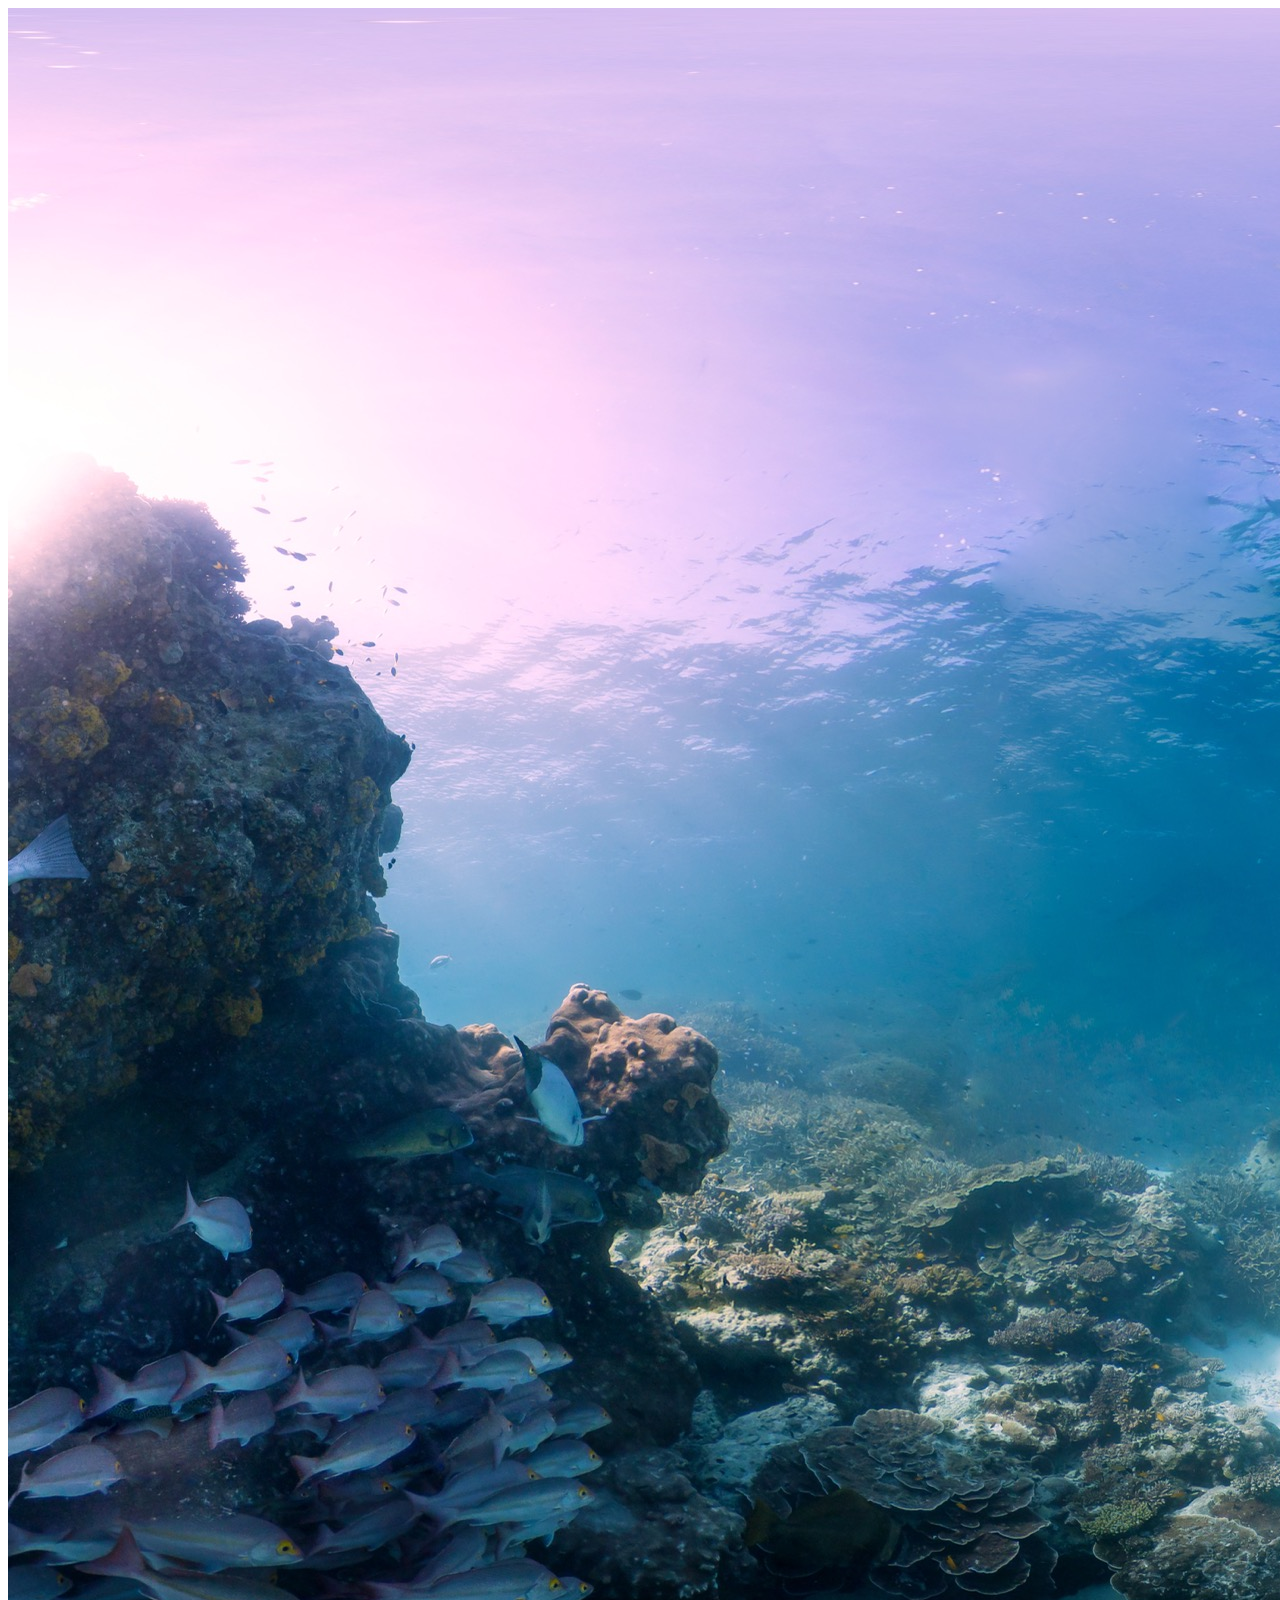
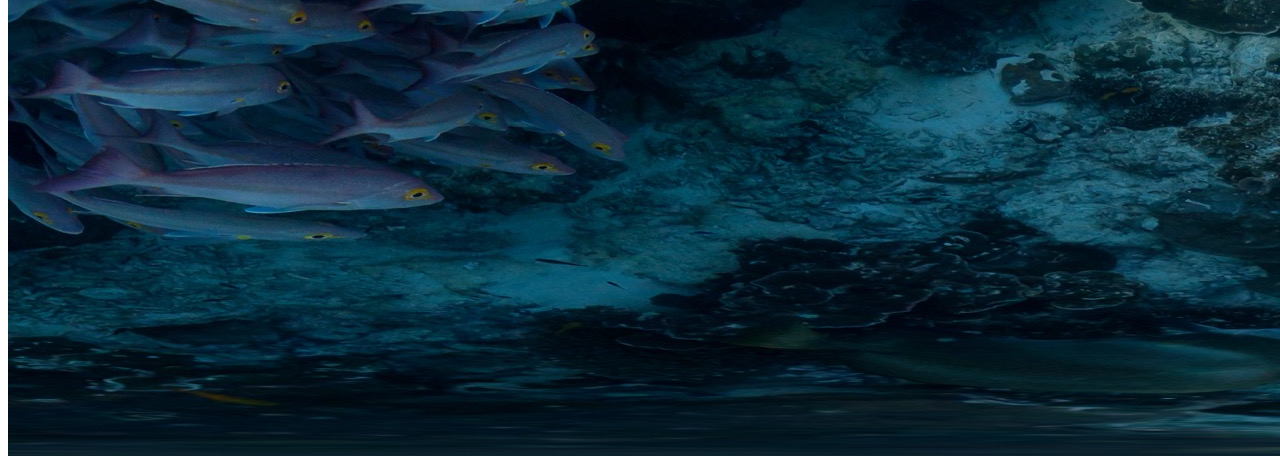
==== recursos/escena1.html @ dfee5da2 "Actualizar modelo 3D a pez mariposa estilizado y actualizar creditos" ====
<!DOCTYPE html>
<html lang="es">
<head>
    <meta charset="utf-8">
    <title>Escena 1 - Panorámica 360º con a-sky</title>
    <meta name="description" content="PEC 3: Escena 1 con imagen 360 y modelo 3D">
    <script src="https://aframe.io/releases/1.8.0/aframe.min.js"></script>
</head>
<body>
    <a-scene>
        <!-- Declaración de recursos -->
        <a-assets>
            <img id="arrecife" src="arrecife360.jpg">
            <!-- Modelo 3D importado según paso 5 del tutorial -->
            <a-asset-item id="modeloPez" src="pez.glb"></a-asset-item>
        </a-assets>

        <!-- Fondo esférico de 360 grados con imagen fija -->
        <a-sky id="fondo-360" src="#arrecife" rotation="0 -70 0"></a-sky>

        <!-- Luz ambiental para que el modelo 3D se aprecie correctamente -->
        <a-light type="ambient" color="#ffffff" intensity="0.9"></a-light>
        <a-light type="directional" position="1 4 -2" intensity="0.5"></a-light>

        <!-- Modelo 3D externo: Pez loro nadando en el arrecife -->
        <!-- Incluye animación de nado continuo y reacción clara al cursor con mouseenter/mouseleave -->
        <a-entity id="pez-arrecife"
                  gltf-model="#modeloPez"
                  position="0 1.2 -3"
                  rotation="0 45 0"
                  scale="0.6 0.6 0.6"
                  animation="property: position; dir: alternate; dur: 2500; loop: true; to: 0 1.5 -3"
                  animation__hover="property: scale; startEvents: mouseenter; dur: 400; to: 0.9 0.9 0.9"
                  animation__leave="property: scale; startEvents: mouseleave; dur: 400; to: 0.6 0.6 0.6">
        </a-entity>


        <!-- Texto integrado en la escena 3D -->
        <a-text value="Arrecife de Coral 360"
                position="-1.6 2.6 -3"
                color="#ffffff"
                scale="1.2 1.2 1.2">
        </a-text>

        <!-- Cámara y cursor para interactuar con los objetos -->
        <a-camera>
            <a-cursor color="#ffffff"></a-cursor>
        </a-camera>
    </a-scene>
</body>
</html>
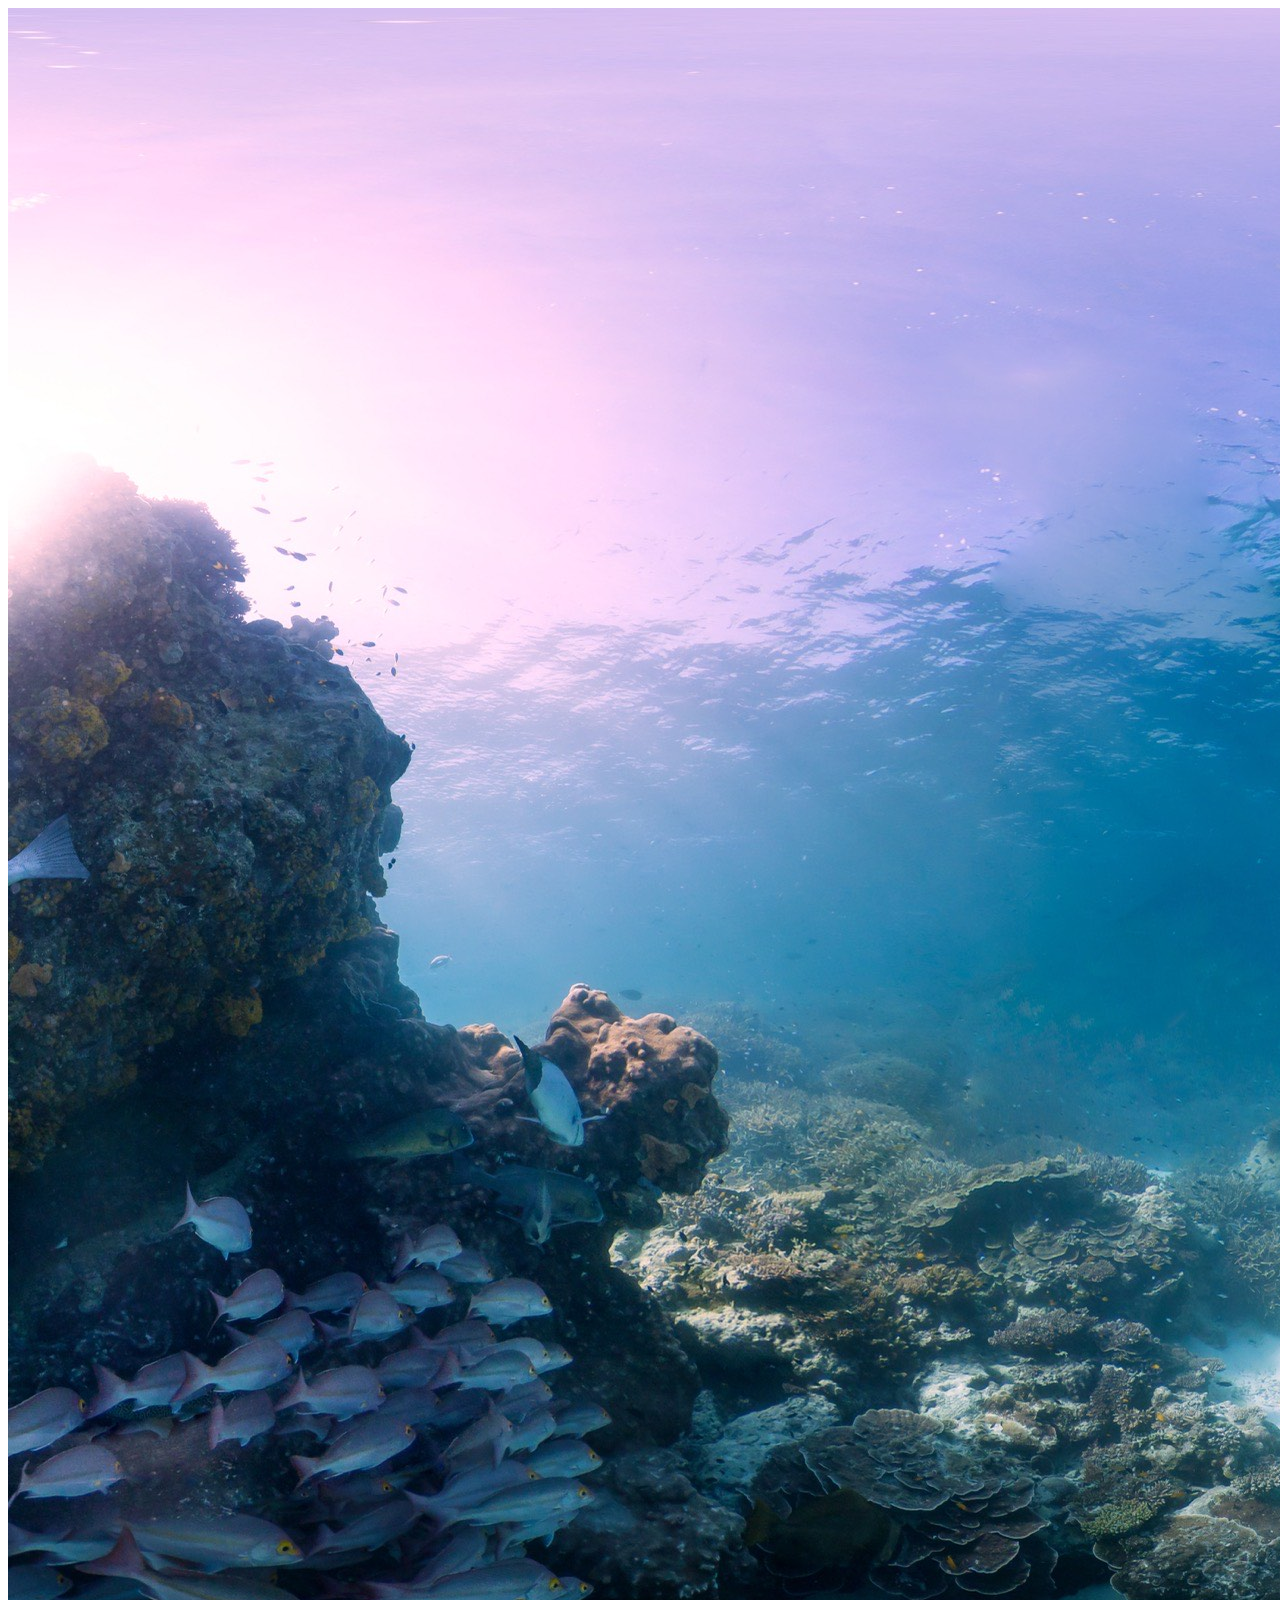
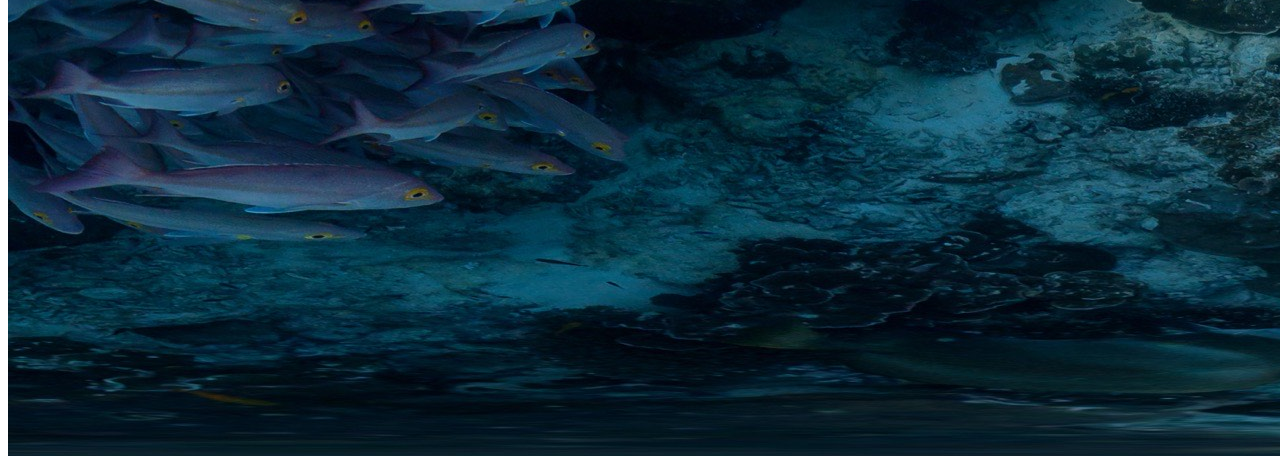
==== commit ce75450d: "docs: anadir declaracion de uso de IA y radius 10 en a-sky" ====
--- a/recursos/escena1.html
+++ b/recursos/escena1.html
@@ -16,31 +16,91 @@
         </a-assets>
 
         <!-- Fondo esférico de 360 grados con imagen fija -->
-        <a-sky id="fondo-360" src="#arrecife" rotation="0 -70 0"></a-sky>
+        <a-sky id="fondo-360" src="#arrecife" rotation="0 -70 0" radius="10"></a-sky>
 
         <!-- Luz ambiental para que el modelo 3D se aprecie correctamente -->
         <a-light type="ambient" color="#ffffff" intensity="0.9"></a-light>
         <a-light type="directional" position="1 4 -2" intensity="0.5"></a-light>
 
-        <!-- Modelo 3D externo: Pez loro nadando en el arrecife -->
-        <!-- Incluye animación de nado continuo y reacción clara al cursor con mouseenter/mouseleave -->
-        <a-entity id="pez-arrecife"
-                  gltf-model="#modeloPez"
-                  position="0 1.2 -3"
-                  rotation="0 45 0"
-                  scale="0.6 0.6 0.6"
-                  animation="property: position; dir: alternate; dur: 2500; loop: true; to: 0 1.5 -3"
-                  animation__hover="property: scale; startEvents: mouseenter; dur: 400; to: 0.9 0.9 0.9"
-                  animation__leave="property: scale; startEvents: mouseleave; dur: 400; to: 0.6 0.6 0.6">
+        <!-- Modelo 3D externo: Pez mariposa nadando en el arrecife -->
+        <!-- Patrulla horizontal cercana al usuario con giro fluido de 180º al llegar a los extremos -->
+        <a-entity id="contenedor-pez" position="0 1.1 -1.8">
+            <a-entity id="pez-arrecife"
+                      gltf-model="#modeloPez"
+                      scale="1.1 1.1 1.1"
+                      rotation="0 90 0"
+                      animation__flotar="property: position; dir: alternate; dur: 1400; loop: true; easing: easeInOutSine; from: 0 -0.05 0; to: 0 0.05 0">
+            </a-entity>
         </a-entity>
 
+        <script>
+            // Lógica de nado continuo, giro de 180º en extremos y reacción de huida al cursor
+            var contenedor = document.getElementById('contenedor-pez');
+            var pez = document.getElementById('pez-arrecife');
 
-        <!-- Texto integrado en la escena 3D -->
-        <a-text value="Arrecife de Coral 360"
-                position="-1.6 2.6 -3"
-                color="#ffffff"
-                scale="1.2 1.2 1.2">
-        </a-text>
+            var posX = 0;
+            var posZ = -1.8; // Colocado más cerca para apreciar los detalles del modelo
+            var posY = 1.1;
+            var direccion = 1; // 1 = derecha, -1 = izquierda
+            var limiteX = 1.7; // Límites del recorrido horizontal
+            var velocidadNormal = 0.007;
+            var velocidad = velocidadNormal;
+            var girando = false;
+
+            function animarNado() {
+                if (!girando) {
+                    posX += direccion * velocidad;
+
+                    // Al llegar al extremo derecho, gira 180º para volver hacia la izquierda
+                    if (direccion === 1 && posX >= limiteX) {
+                        iniciarGiro(-90, -1);
+                    }
+                    // Al llegar al extremo izquierdo, gira 180º para volver hacia la derecha
+                    else if (direccion === -1 && posX <= -limiteX) {
+                        iniciarGiro(90, 1);
+                    } else {
+                        contenedor.setAttribute('position', posX + ' ' + posY + ' ' + posZ);
+                    }
+                }
+                requestAnimationFrame(animarNado);
+            }
+
+            function iniciarGiro(anguloDestino, nuevaDireccion) {
+                girando = true;
+                // Rotación suave de 180º sobre el pivote del pez
+                pez.setAttribute('animation__giro', {
+                    property: 'rotation',
+                    to: '0 ' + anguloDestino + ' 0',
+                    dur: 700,
+                    easing: 'easeInOutQuad'
+                });
+
+                setTimeout(function () {
+                    direccion = nuevaDireccion;
+                    girando = false;
+                }, 750);
+            }
+
+            // Al pasar el cursor por encima (mouseenter), el pez se asusta y acelera desde su posición actual
+            pez.addEventListener('mouseenter', function () {
+                velocidad = velocidadNormal * 3.5;
+            });
+
+            // Al salir del cursor (mouseleave), recupera gradualmente su velocidad normal de nado
+            pez.addEventListener('mouseleave', function () {
+                setTimeout(function () {
+                    velocidad = velocidadNormal;
+                }, 800);
+            });
+
+            // Iniciar cuando la escena esté cargada
+            var escena = document.querySelector('a-scene');
+            if (escena.hasLoaded) {
+                animarNado();
+            } else {
+                escena.addEventListener('loaded', animarNado);
+            }
+        </script>
 
         <!-- Cámara y cursor para interactuar con los objetos -->
         <a-camera>
